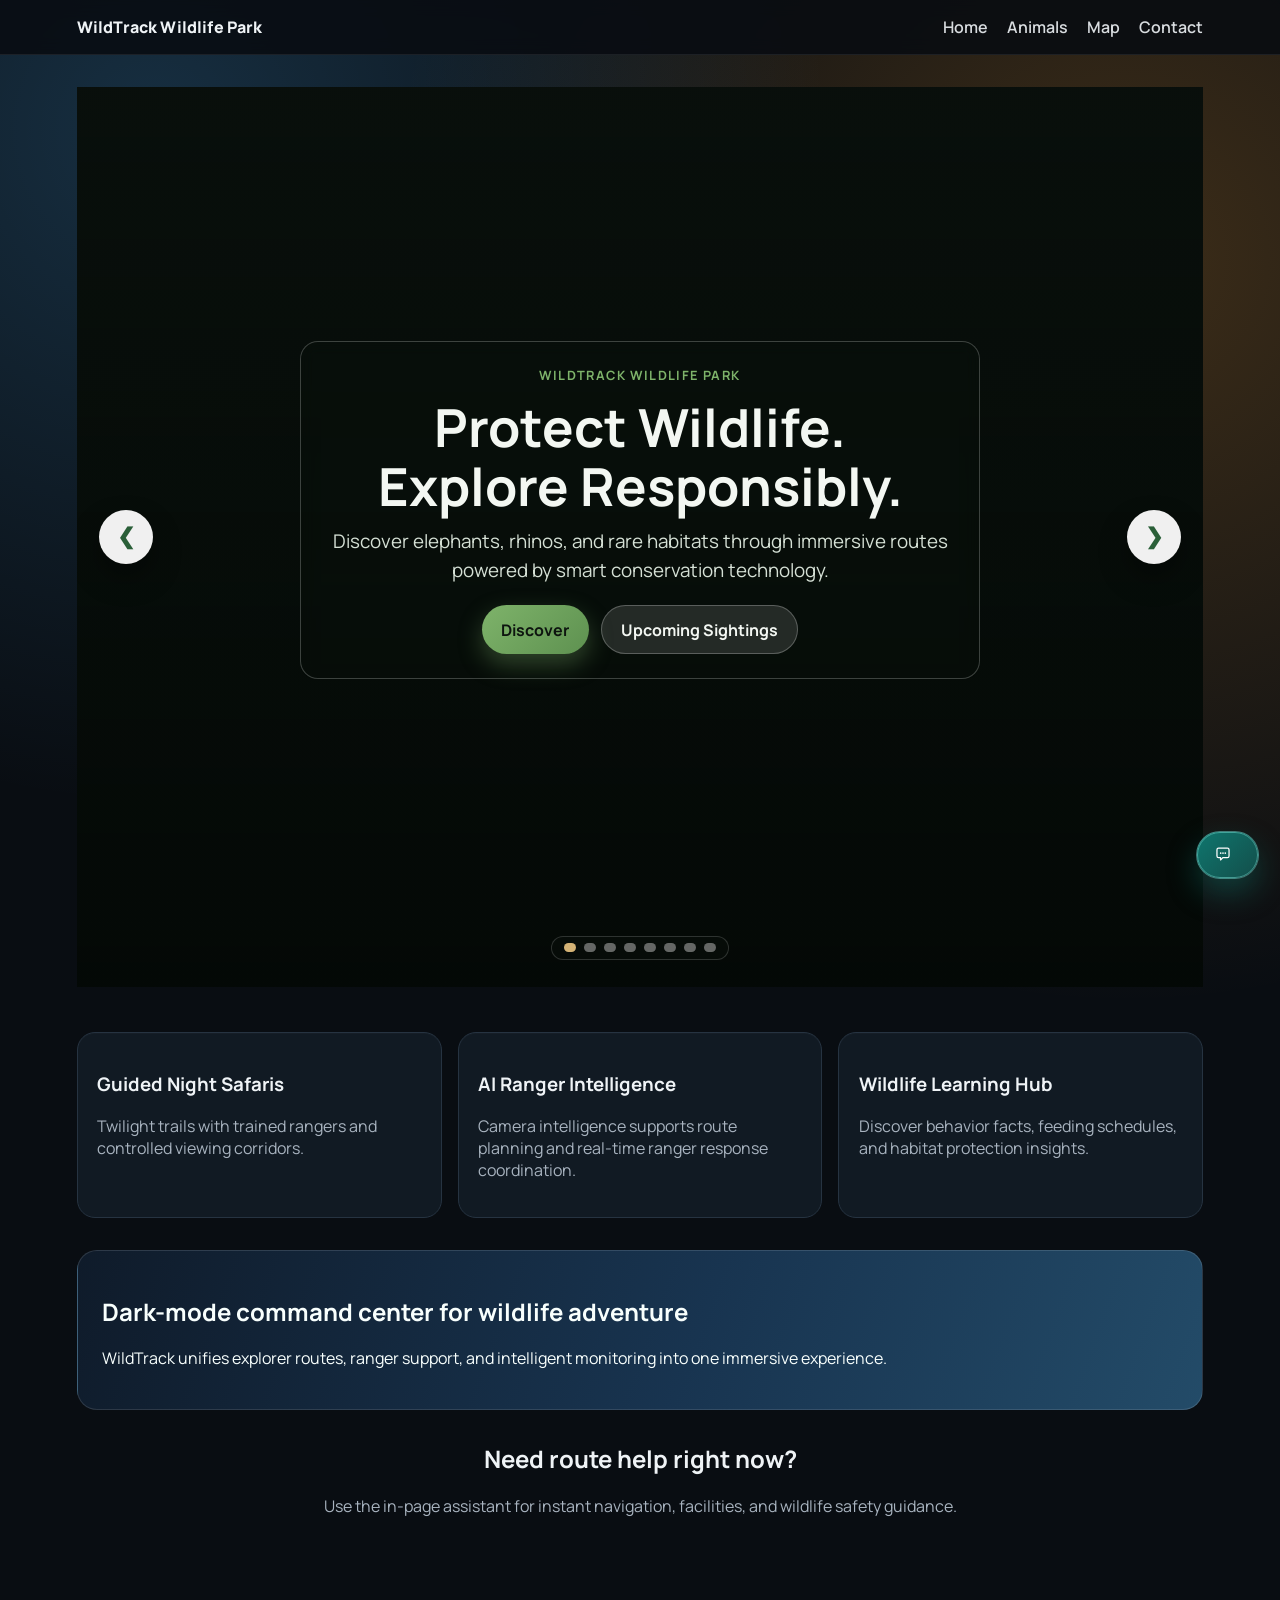
==== frontend/index.html @ 4df24789 "first commit" ====
<!DOCTYPE html>
<html lang="en">
<head>
  <meta charset="UTF-8">
  <meta name="viewport" content="width=device-width, initial-scale=1.0">
  <title>WildTrack Wildlife Park</title>
  <link rel="preconnect" href="https://fonts.googleapis.com">
  <link rel="preconnect" href="https://fonts.gstatic.com" crossorigin>
  <link href="https://fonts.googleapis.com/css2?family=Manrope:wght@400;600;700;800&display=swap" rel="stylesheet">
  <link rel="stylesheet" href="css/style.css">
</head>
<body>
  <header class="site-header">
    <div class="brand">WildTrack Wildlife Park</div>
    <nav class="site-nav">
      <a href="#experiences">Home</a>
      <a href="animals.html">Animals</a>
      <a href="map.html">Map</a>
      <a href="#contact">Contact</a>
    </nav>
  </header>

  <main>
    <section class="hero">
      <div class="hero-slider" aria-label="WildTrack Wildlife Park featured wildlife slider">
        <div id="slideTrack" class="slide-track">
          <article class="slide slide-elephant active" aria-hidden="false">
            <span class="sr-only">Elephant habitat view</span>
          </article>
          <article class="slide slide-rhino" aria-hidden="true">
            <span class="sr-only">Rhino conservation plains</span>
          </article>
          <article class="slide slide-savannah" aria-hidden="true">
            <span class="sr-only">Savannah wildlife landscape</span>
          </article>
          <article class="slide slide-lion" aria-hidden="true">
            <span class="sr-only">Lion pride in the wild</span>
          </article>
          <article class="slide slide-tiger" aria-hidden="true">
            <span class="sr-only">Tiger moving through forest habitat</span>
          </article>
          <article class="slide slide-giraffe" aria-hidden="true">
            <span class="sr-only">Giraffe in grassland landscape</span>
          </article>
          <article class="slide slide-zebra" aria-hidden="true">
            <span class="sr-only">Zebra herd on open plains</span>
          </article>
          <article class="slide slide-leopard" aria-hidden="true">
            <span class="sr-only">Leopard resting in tree habitat</span>
          </article>
        </div>

        <div class="hero-content">
          <p class="hero-kicker">WildTrack Wildlife Park</p>
          <h1>Protect Wildlife. Explore Responsibly.</h1>
          <p class="hero-subtitle">
            Discover elephants, rhinos, and rare habitats through immersive routes powered by smart conservation technology.
          </p>

          <div class="hero-actions">
            <a href="#zones" class="btn btn-primary">Discover</a>
            <a href="animals.html" class="btn btn-secondary">Upcoming Sightings</a>
          </div>
        </div>

        <div class="slider-controls" aria-label="Slider navigation">
          <button id="prevSlide" class="slider-btn" type="button" aria-label="Previous slide">&#10094;</button>
          <div id="sliderDots" class="slider-dots" aria-label="Slide indicators"></div>
          <button id="nextSlide" class="slider-btn" type="button" aria-label="Next slide">&#10095;</button>
        </div>
      </div>
    </section>

    <section id="experiences" class="section-grid">
      <article>
        <h3>Guided Night Safaris</h3>
        <p>Twilight trails with trained rangers and controlled viewing corridors.</p>
      </article>
      <article>
        <h3>AI Ranger Intelligence</h3>
        <p>Camera intelligence supports route planning and real-time ranger response coordination.</p>
      </article>
      <article>
        <h3>Wildlife Learning Hub</h3>
        <p>Discover behavior facts, feeding schedules, and habitat protection insights.</p>
      </article>
    </section>

    <section id="zones" class="banner">
      <h2>Dark-mode command center for wildlife adventure</h2>
      <p>WildTrack unifies explorer routes, ranger support, and intelligent monitoring into one immersive experience.</p>
    </section>

    <section id="contact" class="contact">
      <h2>Need route help right now?</h2>
      <p>Use the in-page assistant for instant navigation, facilities, and wildlife safety guidance.</p>
    </section>
  </main>

  <button id="chatLauncher" class="chat-launcher" aria-label="Open chat" aria-expanded="false">
    <span class="chat-launcher-pulse" aria-hidden="true"></span>
    <span class="chat-launcher-icon" aria-hidden="true">
      <svg viewBox="0 0 24 24" focusable="false" aria-hidden="true">
        <path d="M4 5.75A2.75 2.75 0 0 1 6.75 3h10.5A2.75 2.75 0 0 1 20 5.75v7.5A2.75 2.75 0 0 1 17.25 16H12.1l-2.52 2.52a.75.75 0 0 1-1.28-.53V16H6.75A2.75 2.75 0 0 1 4 13.25v-7.5Zm2.75-1.25c-.69 0-1.25.56-1.25 1.25v7.5c0 .69.56 1.25 1.25 1.25h2.3c.41 0 .75.34.75.75v.94l1.46-1.47c.14-.14.33-.22.53-.22h5.46c.69 0 1.25-.56 1.25-1.25v-7.5c0-.69-.56-1.25-1.25-1.25H6.75Zm2.5 4.25a1 1 0 1 1 0 2 1 1 0 0 1 0-2Zm2.75 0a1 1 0 1 1 0 2 1 1 0 0 1 0-2Zm2.75 0a1 1 0 1 1 0 2 1 1 0 0 1 0-2Z"></path>
      </svg>
    </span>
    <span class="chat-launcher-icon close" aria-hidden="true">x</span>
    <span class="chat-launcher-label">Chat with us</span>
  </button>

  <section id="chatWidget" class="chat-widget" aria-hidden="true">
    <div class="chat-header">
      <div>
        <p class="chat-title">WildTrack Assistant</p>
        <p class="chat-subtitle">Online now</p>
      </div>
      <button id="chatClose" class="chat-close" type="button" aria-label="Close chat">x</button>
    </div>

    <div id="chatMessages" class="chat-messages" aria-live="polite"></div>

    <form id="chatForm" class="chat-form">
      <input id="chatInput" class="chat-input" type="text" placeholder="Ask about animals, map, safety, or facilities..." autocomplete="off">
      <button id="chatSend" class="chat-send" type="submit">Send</button>
    </form>

    <div class="chat-footer-note">Powered by WildTrack AI support</div>
  </section>

  <script src="js/home.js"></script>
</body>
</html>
---- frontend/css/style.css ----
:root {
	--bg: #090d12;
	--ink: #eff3f6;
	--muted: #a8b3bf;
	--accent: #f59f2f;
	--accent-strong: #c96f0d;
	--card: #111a23;
	--line: #263341;
	--deep: #0d141c;
	--glow: #4db6ff;
}

* {
	box-sizing: border-box;
}

body {
	margin: 0;
	font-family: "Manrope", sans-serif;
	color: var(--ink);
	background:
		radial-gradient(circle at 12% 8%, rgba(77, 182, 255, 0.2), transparent 36%),
		radial-gradient(circle at 88% 16%, rgba(245, 159, 47, 0.22), transparent 42%),
		var(--bg);
}

.site-header {
	position: sticky;
	top: 0;
	z-index: 20;
	display: flex;
	justify-content: space-between;
	align-items: center;
	padding: 1rem 6vw;
	border-bottom: 1px solid rgba(255, 255, 255, 0.08);
	background: rgba(8, 12, 18, 0.88);
	backdrop-filter: blur(8px);
}

.brand {
	font-weight: 800;
	letter-spacing: 0.01em;
}

.site-nav {
	display: flex;
	gap: 1.2rem;
}

.site-nav a {
	text-decoration: none;
	color: var(--ink);
	font-weight: 600;
	opacity: 0.9;
}

.site-nav a:hover {
	opacity: 1;
	color: var(--accent);
}

main {
	padding: 2rem 6vw 6rem;
}

.hero {
	display: block;
	min-height: 84vh;
}

.hero-overlay {
	position: absolute;
	left: clamp(1rem, 3vw, 2.4rem);
	top: clamp(1rem, 3vw, 2.4rem);
	z-index: 3;
	max-width: min(720px, 88%);
	padding: clamp(0.9rem, 2vw, 1.4rem);
	border-radius: 16px;
	background: linear-gradient(145deg, rgba(7, 11, 16, 0.72), rgba(7, 11, 16, 0.34));
	backdrop-filter: blur(4px);
	border: 1px solid rgba(255, 255, 255, 0.14);
}

.hero-overlay h1 {
	margin: 0.5rem 0 1rem;
	font-size: clamp(2rem, 4.5vw, 3.95rem);
	line-height: 1.05;
	max-width: 15ch;
}

.hero-overlay p {
	max-width: 42ch;
	font-size: 1.06rem;
	color: var(--muted);
}

.tag {
	margin: 0;
	font-weight: 700;
	color: var(--glow);
	text-transform: uppercase;
	letter-spacing: 0.09em;
	font-size: 0.8rem;
}

.hero-actions {
	display: flex;
	gap: 0.7rem;
	flex-wrap: wrap;
}

.cta {
	margin-top: 1rem;
	display: inline-block;
	background: var(--accent);
	color: #1b1308;
	text-decoration: none;
	border-radius: 999px;
	padding: 0.85rem 1.25rem;
	font-weight: 700;
	box-shadow: 0 10px 24px rgba(245, 159, 47, 0.35);
}

.cta-ghost {
	background: transparent;
	color: var(--ink);
	border: 1px solid rgba(255, 255, 255, 0.25);
	box-shadow: none;
}

.hero-slider {
	position: relative;
	display: flex;
	flex-direction: column;
	gap: 0.9rem;
	width: 100%;
}

.slide-track {
	position: relative;
	min-height: clamp(500px, 78vh, 900px);
	border-radius: 24px;
	overflow: hidden;
}

.slide {
	position: absolute;
	inset: 0;
	border-radius: 22px;
	border: 1px solid rgba(255, 255, 255, 0.16);
	padding: 1.9rem;
	box-shadow: 0 24px 38px rgba(2, 6, 11, 0.5);
	opacity: 0;
	transform: scale(1.04);
	transition: opacity 0.55s ease, transform 0.55s ease;
	background-size: cover;
	background-position: center;
	overflow: hidden;
}

.slide::before {
	content: "";
	position: absolute;
	inset: 0;
	background: linear-gradient(180deg, rgba(5, 9, 14, 0.1), rgba(3, 8, 15, 0.8));
}

.slide::after {
	content: "";
	position: absolute;
	inset: 0;
	background: radial-gradient(circle at 78% 16%, rgba(255, 214, 130, 0.25), transparent 40%);
}

.slide > * {
	position: relative;
	z-index: 1;
}

.slide.active {
	opacity: 1;
	transform: scale(1);
	animation: cinematicZoom 6s linear forwards;
}

.slide h2 {
	margin: 0.5rem 0 0.9rem;
	font-size: clamp(1.5rem, 2.6vw, 2.4rem);
	max-width: 18ch;
}

.slide p {
	margin: 0;
	max-width: 33ch;
	color: #d8e0e8;
}

.slide-kicker {
	display: inline-block;
	margin: 0;
	padding: 0.3rem 0.5rem;
	border-radius: 999px;
	background: rgba(255, 255, 255, 0.18);
	color: #fbf6e8;
	border: 1px solid rgba(255, 255, 255, 0.24);
	font-size: 0.78rem;
	font-weight: 700;
	letter-spacing: 0.06em;
	text-transform: uppercase;
}

.slide-elephant,
.slide-tiger,
.slide-lion,
.slide-rhino {
	display: flex;
	flex-direction: column;
	justify-content: flex-end;
}

.slide-elephant {
	background-image: url("https://images.unsplash.com/photo-1557050543-4d5f4e07ef46?auto=format&fit=crop&w=1400&q=80");
}

.slide-tiger {
	background-image: url("https://images.unsplash.com/photo-1546182990-dffeafbe841d?auto=format&fit=crop&w=1400&q=80");
}

.slide-lion {
	background-image: url("https://images.unsplash.com/photo-1547970810-dc1eac37d174?auto=format&fit=crop&w=1400&q=80");
}

.slide-rhino {
	background-image: url("https://images.unsplash.com/photo-1535941339077-2dd1c7963098?auto=format&fit=crop&w=1400&q=80");
}

.slider-controls {
	position: absolute;
	left: 50%;
	bottom: 5.9rem;
	transform: translateX(-50%);
	z-index: 3;
	display: flex;
	align-items: center;
	justify-content: center;
	gap: 0.8rem;
	background: rgba(8, 12, 18, 0.62);
	border: 1px solid rgba(255, 255, 255, 0.14);
	border-radius: 18px;
	padding: 0.5rem;
}

.slider-center {
	display: flex;
	flex-direction: column;
	gap: 0.35rem;
	min-width: clamp(250px, 34vw, 380px);
}

.slider-info {
	display: flex;
	justify-content: space-between;
	align-items: baseline;
	gap: 1rem;
}

.slide-label,
.slide-counter {
	margin: 0;
	font-size: 0.76rem;
	letter-spacing: 0.08em;
	text-transform: uppercase;
	color: #dbe7f2;
}

.slide-label {
	font-weight: 700;
}

.slide-counter {
	color: #96a7b7;
}

.autoplay-track {
	width: 100%;
	height: 4px;
	border-radius: 999px;
	background: rgba(255, 255, 255, 0.18);
	overflow: hidden;
}

.autoplay-progress {
	display: block;
	height: 100%;
	width: 0;
	border-radius: inherit;
	background: linear-gradient(90deg, #4db6ff, #f59f2f);
}

.slider-btn {
	border: 1px solid rgba(255, 255, 255, 0.28);
	border-radius: 12px;
	background: rgba(17, 26, 35, 0.9);
	color: var(--ink);
	padding: 0.56rem 0.72rem;
	font-weight: 700;
	cursor: pointer;
	min-width: 42px;
}

.slider-dots {
	display: flex;
	align-items: center;
	gap: 0.5rem;
}

.dot {
	width: 10px;
	height: 10px;
	border-radius: 999px;
	border: none;
	background: #54606d;
	cursor: pointer;
}

.dot.active {
	background: var(--accent);
}

.slider-thumbs {
	position: absolute;
	left: 50%;
	bottom: 1rem;
	transform: translateX(-50%);
	z-index: 3;
	display: grid;
	grid-template-columns: repeat(4, minmax(0, 1fr));
	gap: 0.55rem;
	width: min(92%, 760px);
}

.thumb {
	position: relative;
	border: 1px solid rgba(255, 255, 255, 0.24);
	border-radius: 12px;
	min-height: 68px;
	padding: 0.45rem;
	background-size: cover;
	background-position: center;
	color: #f4f8fb;
	font-weight: 700;
	font-size: 0.78rem;
	text-align: left;
	cursor: pointer;
	overflow: hidden;
}

.thumb::before {
	content: "";
	position: absolute;
	inset: 0;
	background: linear-gradient(180deg, rgba(6, 11, 17, 0.28), rgba(6, 11, 17, 0.84));
}

.thumb::after {
	content: attr(data-index);
	display: none;
}

.thumb.active {
	border-color: rgba(245, 159, 47, 0.92);
	box-shadow: 0 0 0 1px rgba(245, 159, 47, 0.4);
}

.thumb-elephant {
	background-image: url("https://images.unsplash.com/photo-1557050543-4d5f4e07ef46?auto=format&fit=crop&w=700&q=80");
}

.thumb-tiger {
	background-image: url("https://images.unsplash.com/photo-1546182990-dffeafbe841d?auto=format&fit=crop&w=700&q=80");
}

.thumb-lion {
	background-image: url("https://images.unsplash.com/photo-1547970810-dc1eac37d174?auto=format&fit=crop&w=700&q=80");
}

.thumb-rhino {
	background-image: url("https://images.unsplash.com/photo-1535941339077-2dd1c7963098?auto=format&fit=crop&w=700&q=80");
}

.thumb > * {
	position: relative;
	z-index: 1;
}

.section-grid {
	margin-top: 2.8rem;
	display: grid;
	grid-template-columns: repeat(3, minmax(0, 1fr));
	gap: 1rem;
}

.section-grid article {
	background: var(--card);
	border: 1px solid var(--line);
	border-radius: 18px;
	padding: 1.2rem;
	box-shadow: inset 0 1px 0 rgba(255, 255, 255, 0.02);
}

.section-grid p {
	color: var(--muted);
}

.banner {
	margin-top: 2rem;
	border-radius: 20px;
	padding: 1.5rem;
	background: linear-gradient(110deg, #0f1b2a, #183450 55%, #234b68);
	color: #f8fffd;
	border: 1px solid rgba(255, 255, 255, 0.12);
}

.contact {
	margin-top: 2rem;
	text-align: center;
}

.contact p {
	color: var(--muted);
}

.chat-launcher {
	position: fixed;
	right: 1.3rem;
	bottom: 1.3rem;
	z-index: 50;
	border: 1px solid rgba(255, 255, 255, 0.2);
	border-radius: 999px;
	padding: 0.58rem 0.78rem;
	display: flex;
	align-items: center;
	gap: 0.52rem;
	background: linear-gradient(135deg, #0f766e, #134e4a);
	color: #fff;
	cursor: pointer;
	font-weight: 700;
	box-shadow: 0 14px 30px rgba(15, 118, 110, 0.42);
	overflow: hidden;
	transition: transform 0.2s ease, box-shadow 0.2s ease, background 0.2s ease;
}

.chat-launcher:hover {
	transform: translateY(-1px);
	box-shadow: 0 18px 34px rgba(15, 118, 110, 0.5);
}

.chat-launcher:active {
	transform: translateY(0);
}

.chat-launcher-pulse {
	position: absolute;
	inset: 0;
	border-radius: inherit;
	pointer-events: none;
	border: 1px solid rgba(125, 236, 221, 0.45);
	animation: launcherPulse 1.9s ease-out infinite;
}

.chat-launcher-icon {
	display: grid;
	place-items: center;
	width: 28px;
	height: 28px;
	flex: 0 0 auto;
}

.chat-launcher-icon svg {
	width: 20px;
	height: 20px;
	fill: currentColor;
}

.chat-launcher-icon.close {
	position: absolute;
	opacity: 0;
	transform: scale(0.82) rotate(-10deg);
	transition: opacity 0.2s ease, transform 0.2s ease;
	font-size: 1.15rem;
	line-height: 1;
	font-weight: 800;
}

.chat-launcher-label {
	font-size: 0.92rem;
	letter-spacing: 0.01em;
	max-width: 0;
	opacity: 0;
	overflow: hidden;
	white-space: nowrap;
	transition: max-width 0.25s ease, opacity 0.2s ease;
}

.chat-launcher:hover .chat-launcher-label,
.chat-launcher:focus-visible .chat-launcher-label,
.chat-launcher[aria-expanded="true"] .chat-launcher-label {
	max-width: 140px;
	opacity: 1;
}

.chat-launcher[aria-expanded="true"] {
	background: linear-gradient(135deg, #2d4e68, #24394f);
}

.chat-launcher[aria-expanded="true"] .chat-launcher-icon:not(.close) {
	opacity: 0;
	transform: scale(0.82) rotate(10deg);
	transition: opacity 0.2s ease, transform 0.2s ease;
}

.chat-launcher[aria-expanded="true"] .chat-launcher-icon.close {
	opacity: 1;
	transform: scale(1) rotate(0deg);
}

.chat-launcher[aria-expanded="true"] .chat-launcher-pulse {
	animation: none;
	opacity: 0;
}

.chat-launcher:focus-visible {
	outline: 2px solid rgba(205, 245, 237, 0.95);
	outline-offset: 2px;
}

.chat-widget {
	position: fixed;
	right: 1.3rem;
	bottom: 4.9rem;
	width: min(92vw, 360px);
	background: #101923;
	border-radius: 18px;
	border: 1px solid #2a3a4a;
	box-shadow: 0 24px 42px rgba(16, 24, 40, 0.2);
	overflow: hidden;
	z-index: 49;
	transform: translateY(20px) scale(0.97);
	opacity: 0;
	pointer-events: none;
	transition: opacity 0.25s ease, transform 0.25s ease;
}

.chat-widget.open {
	transform: translateY(0) scale(1);
	opacity: 1;
	pointer-events: auto;
}

.chat-header {
	background: var(--deep);
	color: #eff6ff;
	padding: 0.72rem 0.9rem;
	display: flex;
	align-items: center;
	justify-content: space-between;
}

.chat-title,
.chat-subtitle {
	margin: 0;
}

.chat-title {
	font-weight: 700;
}

.chat-subtitle {
	font-size: 0.8rem;
	opacity: 0.86;
}

.chat-close {
	appearance: none;
	border: none;
	background: transparent;
	color: inherit;
	font-size: 1.3rem;
	line-height: 1;
	cursor: pointer;
}

.chat-body {
	padding: 1rem;
	color: var(--muted);
}

.chat-link {
	display: inline-block;
	margin-top: 0.5rem;
	text-decoration: none;
	font-weight: 700;
	color: var(--accent);
}

.hero-overlay-centered {
	left: 50%;
	top: 52%;
	transform: translate(-50%, -52%);
	text-align: center;
	max-width: min(950px, 90%);
	padding: clamp(1rem, 2vw, 1.35rem);
	background: linear-gradient(145deg, rgba(5, 10, 15, 0.28), rgba(5, 10, 15, 0.12));
	border: none;
	backdrop-filter: none;
}

.hero-overlay-centered h1 {
	max-width: 20ch;
	margin-left: auto;
	margin-right: auto;
	text-wrap: balance;
	font-size: clamp(2.2rem, 5.2vw, 5rem);
	text-shadow: 0 8px 28px rgba(0, 0, 0, 0.65);
}

.hero-overlay-centered p {
	max-width: 42ch;
	margin-left: auto;
	margin-right: auto;
	color: #e9eef5;
}

.hero-chip {
	display: inline-block;
	margin: 0;
	padding: 0.35rem 0.85rem;
	border-radius: 999px;
	background: rgba(255, 255, 255, 0.9);
	color: #45505e;
	font-weight: 700;
	font-size: 0.85rem;
}

.hero-actions-centered {
	justify-content: center;
}

.simple-controls {
	position: absolute;
	inset: 0;
	background: transparent;
	border: none;
	padding: 0;
	pointer-events: none;
	z-index: 4;
}

.simple-controls .slider-dots {
	position: absolute;
	left: 50%;
	bottom: 1.2rem;
	transform: translateX(-50%);
	background: rgba(12, 18, 26, 0.6);
	border: 1px solid rgba(255, 255, 255, 0.2);
	border-radius: 999px;
	padding: 0.35rem 0.6rem;
	pointer-events: auto;
}

.nav-arrow {
	position: absolute;
	top: 50%;
	transform: translateY(-50%);
	width: 56px;
	height: 56px;
	border-radius: 999px;
	font-size: 1.4rem;
	background: rgba(255, 255, 255, 0.95);
	color: #3368c4;
	border: none;
	box-shadow: 0 12px 28px rgba(0, 0, 0, 0.34);
	pointer-events: auto;
}

#prevSlide.nav-arrow {
	left: 1rem;
}

#nextSlide.nav-arrow {
	right: 1rem;
}

.chat-widget {
	width: min(94vw, 390px);
	display: flex;
	flex-direction: column;
	max-height: min(78vh, 620px);
}

.chat-messages {
	padding: 0.9rem;
	overflow-y: auto;
	flex: 1;
	display: flex;
	flex-direction: column;
	gap: 0.6rem;
	background: linear-gradient(180deg, #0f1722, #101b27);
}

.chat-bubble {
	max-width: 86%;
	padding: 0.65rem 0.78rem;
	border-radius: 12px;
	line-height: 1.4;
	font-size: 0.93rem;
}

.chat-bubble.user {
	align-self: flex-end;
	background: #f59f2f;
	color: #281706;
	font-weight: 700;
}

.chat-bubble.bot {
	align-self: flex-start;
	background: #1d2a39;
	color: #dde5ee;
	border: 1px solid #33475b;
}

.chat-form {
	display: flex;
	gap: 0.55rem;
	padding: 0.75rem;
	border-top: 1px solid #293a4c;
	background: #0f1925;
}

.chat-input {
	flex: 1;
	padding: 0.66rem 0.72rem;
	border-radius: 10px;
	border: 1px solid #30445a;
	background: #121f2d;
	color: #eaf1f9;
	outline: none;
}

.chat-input::placeholder {
	color: #8ea1b5;
}

.chat-send {
	border: none;
	border-radius: 10px;
	padding: 0.65rem 0.9rem;
	font-weight: 700;
	background: linear-gradient(135deg, #f7b349, #f59f2f);
	color: #281706;
	cursor: pointer;
}

.chat-send:disabled {
	opacity: 0.65;
	cursor: not-allowed;
}

.chat-footer-note {
	padding: 0.55rem 0.75rem 0.7rem;
	font-size: 0.75rem;
	color: #8da0b4;
	background: #0f1925;
	border-top: 1px solid #1c2a3a;
}

@keyframes launcherPulse {
	0% {
		opacity: 0.8;
		transform: scale(1);
	}
	70% {
		opacity: 0;
		transform: scale(1.12);
	}
	100% {
		opacity: 0;
		transform: scale(1.12);
	}
}

@media (max-width: 900px) {
	.hero {
		min-height: auto;
	}

	.section-grid {
		grid-template-columns: 1fr;
	}

	.slide-track {
		min-height: 72vh;
	}

	.hero-overlay {
		max-width: 94%;
		padding: 0.9rem;
	}

	.hero-overlay-centered {
		left: 50%;
		top: 50%;
		transform: translate(-50%, -50%);
		max-width: 95%;
	}

	.hero-overlay h1 {
		font-size: clamp(1.5rem, 7vw, 2.35rem);
	}

	.slider-controls {
		bottom: 5.45rem;
		width: min(92%, 460px);
	}

	#prevSlide.nav-arrow,
	#nextSlide.nav-arrow {
		top: auto;
		bottom: 4.9rem;
		transform: none;
		width: 42px;
		height: 42px;
		font-size: 1.1rem;
	}

	#prevSlide.nav-arrow {
		left: 1rem;
	}

	#nextSlide.nav-arrow {
		right: 1rem;
	}

	.slider-center {
		min-width: 0;
	}

	.slider-thumbs {
		grid-template-columns: repeat(2, minmax(0, 1fr));
	}

	.chat-widget {
		right: 0.8rem;
		bottom: 4.3rem;
	}

	.chat-launcher-label {
		display: none;
	}
}

@media (prefers-reduced-motion: reduce) {
	.slide,
	.chat-widget {
		transition: none;
	}

	.slide.active {
		animation: none;
	}
}

@keyframes cinematicZoom {
	from {
		background-size: 100%;
	}
	to {
		background-size: 110%;
	}
}

.sub-hero {
	display: grid;
	grid-template-columns: 1.1fr 0.9fr;
	gap: 1rem;
	align-items: center;
	margin-bottom: 1.8rem;
}

.sub-hero h1 {
	margin: 0.45rem 0 0.7rem;
	font-size: clamp(1.9rem, 4vw, 3.1rem);
}

.sub-hero p {
	margin: 0;
	max-width: 48ch;
}

.sub-hero-note {
	background: linear-gradient(165deg, #101923, #142232);
	border: 1px solid var(--line);
	border-radius: 18px;
	padding: 1rem;
	box-shadow: 0 16px 25px rgba(3, 8, 15, 0.35);
}

.sub-hero-note h2 {
	margin: 0 0 0.5rem;
}

.animals-grid {
	display: grid;
	grid-template-columns: repeat(3, minmax(0, 1fr));
	gap: 1rem;
}

.animal-card {
	background: var(--card);
	border: 1px solid var(--line);
	border-radius: 18px;
	padding: 1rem;
}

.animal-card h3 {
	margin: 0.3rem 0 0.55rem;
}

.animal-zone {
	margin: 0;
	color: var(--accent);
	font-weight: 700;
	text-transform: uppercase;
	letter-spacing: 0.06em;
	font-size: 0.76rem;
}

.map-layout {
	display: grid;
	grid-template-columns: 1.2fr 0.8fr;
	gap: 1rem;
	margin-bottom: 1.6rem;
}

.map-frame-card,
.zone-list-card {
	background: #101923;
	border: 1px solid var(--line);
	border-radius: 18px;
	padding: 1rem;
}

.map-frame-card p,
.zone-list-card p,
.zone-list-card li,
.animal-card p,
.sub-hero p {
	color: var(--muted);
}

/* Updated hero slider redesign */
:root {
	--hero-ink: #f3f7f2;
	--hero-muted: #d5e0d5;
	--hero-accent: #7eb36a;
	--hero-accent-2: #d4b375;
	--hero-glass: rgba(9, 16, 12, 0.38);
	--hero-glass-border: rgba(255, 255, 255, 0.22);
}

.hero {
	position: relative;
	min-height: 100vh;
	isolation: isolate;
}

.hero-slider {
	position: relative;
	min-height: 100vh;
	overflow: hidden;
	background: #0b120e;
}

.slide-track {
	position: absolute;
	inset: 0;
	min-height: 100vh;
	border-radius: 0;
}

.slide {
	position: absolute;
	inset: 0;
	opacity: 0;
	transform: scale(1.02) translateX(16px);
	transition: opacity 0.8s ease, transform 0.8s ease;
	background-size: cover;
	background-position: center;
	padding: 0;
	border: 0;
	box-shadow: none;
	border-radius: 0;
}

.slide::before {
	content: "";
	position: absolute;
	inset: 0;
	background: linear-gradient(180deg, rgba(3, 7, 5, 0.22) 0%, rgba(3, 8, 5, 0.55) 55%, rgba(2, 6, 4, 0.76) 100%);
}

.slide::after {
	display: none;
}

.slide.active {
	opacity: 1;
	transform: scale(1.06) translateX(0);
	animation: wildlifeZoom 7s ease-out both;
}

.slide-elephant {
	background-image: url("https://images.unsplash.com/photo-1557050543-4d5f4e07ef46?auto=format&fit=crop&w=1800&q=80");
}

.slide-rhino {
	background-image: url("https://images.unsplash.com/photo-1535941339077-2dd1c7963098?auto=format&fit=crop&w=1800&q=80");
}

.slide-savannah {
	background-image: url("https://images.unsplash.com/photo-1516426122078-c23e76319801?auto=format&fit=crop&w=1800&q=80");
}

.slide-lion {
	background-image: url("https://images.unsplash.com/photo-1546182990-dffeafbe841d?auto=format&fit=crop&w=1800&q=80");
}

.slide-tiger {
	background-image: url("https://images.unsplash.com/photo-1456926631375-92c8ce872def?auto=format&fit=crop&w=1800&q=80");
}

.slide-giraffe {
	background-image: url("https://images.unsplash.com/photo-1547721064-da6cfb341d50?auto=format&fit=crop&w=1800&q=80");
}

.slide-zebra {
	background-image: url("https://images.unsplash.com/photo-1526095179574-86e545346ae6?auto=format&fit=crop&w=1800&q=80");
}

.slide-leopard {
	background-image: url("https://images.unsplash.com/photo-1526336024174-e58f5cdd8e13?auto=format&fit=crop&w=1800&q=80");
}

.hero-content {
	position: relative;
	z-index: 2;
	width: min(680px, 88vw);
	margin: 0 auto;
	top: 50%;
	transform: translateY(-52%);
	text-align: center;
	padding: clamp(1rem, 2vw, 1.5rem) clamp(1rem, 2.3vw, 1.8rem);
	border-radius: 18px;
	background: var(--hero-glass);
	border: 1px solid var(--hero-glass-border);
	backdrop-filter: blur(8px);
	animation: contentFadeUp 0.9s ease both;
}

.hero-kicker {
	margin: 0 0 0.9rem;
	color: var(--hero-accent);
	font-weight: 700;
	letter-spacing: 0.11em;
	text-transform: uppercase;
	font-size: 0.8rem;
}

.hero-content h1 {
	margin: 0 0 1rem;
	color: var(--hero-ink);
	font-size: clamp(2rem, 4.4vw, 4rem);
	line-height: 1.06;
	text-wrap: balance;
	max-width: none;
}

.hero-subtitle {
	margin: 0 auto;
	color: var(--hero-muted);
	font-size: clamp(1rem, 1.5vw, 1.18rem);
	max-width: 52ch;
	line-height: 1.55;
}

.hero-actions {
	margin-top: 1.5rem;
	display: flex;
	justify-content: center;
	gap: 0.85rem;
	flex-wrap: wrap;
}

.btn {
	display: inline-flex;
	align-items: center;
	justify-content: center;
	min-height: 48px;
	padding: 0.78rem 1.2rem;
	border-radius: 999px;
	text-decoration: none;
	font-weight: 700;
	transition: transform 0.2s ease, box-shadow 0.2s ease, background-color 0.2s ease;
}

.btn:hover {
	transform: translateY(-1px);
}

.btn-primary {
	background: linear-gradient(135deg, var(--hero-accent), #5e9150);
	color: #0d140f;
	box-shadow: 0 10px 24px rgba(126, 179, 106, 0.35);
}

.btn-secondary {
	background: rgba(255, 255, 255, 0.12);
	color: var(--hero-ink);
	border: 1px solid rgba(255, 255, 255, 0.25);
}

.slider-controls {
	position: absolute;
	z-index: 3;
	left: 0;
	right: 0;
	bottom: clamp(1rem, 3vh, 2rem);
	display: flex;
	align-items: center;
	justify-content: space-between;
	padding: 0 clamp(0.8rem, 2vw, 1.8rem);
	pointer-events: none;
	background: transparent;
	border: 0;
	transform: none;
}

.slider-btn {
	pointer-events: auto;
	width: 52px;
	height: 52px;
	border-radius: 999px;
	border: 0;
	font-size: 1.35rem;
	background: rgba(255, 255, 255, 0.94);
	color: #2a5f38;
	box-shadow: 0 14px 28px rgba(0, 0, 0, 0.35);
	cursor: pointer;
	padding: 0;
}

.slider-dots {
	pointer-events: auto;
	display: flex;
	gap: 0.5rem;
	padding: 0.42rem 0.75rem;
	border-radius: 999px;
	background: rgba(10, 16, 12, 0.55);
	border: 1px solid rgba(255, 255, 255, 0.16);
}

.dot {
	width: 9px;
	height: 9px;
	border-radius: 999px;
	border: 0;
	background: rgba(255, 255, 255, 0.38);
	cursor: pointer;
}

.dot.active {
	background: var(--hero-accent-2);
}

.sr-only {
	position: absolute;
	width: 1px;
	height: 1px;
	overflow: hidden;
	clip-path: inset(50%);
	white-space: nowrap;
}

@keyframes contentFadeUp {
	from {
		opacity: 0;
		transform: translateY(18px);
	}
	to {
		opacity: 1;
		transform: translateY(0);
	}
}

@keyframes wildlifeZoom {
	from {
		transform: scale(1.02);
	}
	to {
		transform: scale(1.08);
	}
}

@media (max-width: 900px) {
	.hero-content {
		width: min(92vw, 620px);
		transform: translateY(-50%);
		padding: 1rem;
	}

	.hero-content h1 {
		font-size: clamp(1.7rem, 8vw, 2.7rem);
	}

	.hero-actions {
		flex-direction: column;
		align-items: stretch;
		gap: 0.65rem;
	}

	.btn {
		width: 100%;
	}

	.slider-controls {
		bottom: 0.8rem;
		padding: 0 0.7rem;
	}

	.slider-btn {
		width: 42px;
		height: 42px;
		font-size: 1.1rem;
	}
}

@media (prefers-reduced-motion: reduce) {
	.slide,
	.hero-content,
	.btn {
		transition: none !important;
		animation: none !important;
	}
}

.map-frame {
	width: 100%;
	height: 360px;
	border: 0;
	border-radius: 12px;
	margin-top: 0.7rem;
}

.zone-list-card ul {
	margin: 0.8rem 0;
	padding-left: 1rem;
	line-height: 1.55;
}

.zone-note {
	margin: 0;
	font-weight: 600;
}

@media (max-width: 900px) {
	.sub-hero,
	.animals-grid,
	.map-layout {
		grid-template-columns: 1fr;
	}

	.map-frame {
		height: 300px;
	}
}

/* Final hero slider overlap fixes */
.hero-slider {
	display: grid;
	place-items: center;
}

.hero-content {
	position: relative;
	top: auto;
	transform: none;
	margin: clamp(4.2rem, 10vh, 7rem) auto clamp(6.6rem, 16vh, 9.5rem);
	z-index: 3;
}

.hero-content h1 {
	font-size: clamp(1.9rem, 4.1vw, 3.4rem);
	line-height: 1.12;
	margin-bottom: 0.7rem;
}

.hero-subtitle {
	margin-top: 0.2rem;
	margin-bottom: 0;
}

.hero-actions {
	margin-top: 1.25rem;
	gap: 0.75rem;
}

.slider-controls {
	position: absolute;
	inset: 0;
	padding: 0;
	border: 0;
	background: transparent;
	pointer-events: none;
	z-index: 4;
}

.slider-controls .slider-dots {
	position: absolute;
	left: 50%;
	bottom: clamp(1rem, 3vh, 1.8rem);
	transform: translateX(-50%);
	pointer-events: auto;
}

.slider-controls .slider-btn {
	position: absolute;
	top: 50%;
	transform: translateY(-50%);
	pointer-events: auto;
	width: 54px;
	height: 54px;
	border-radius: 999px;
}

.slider-controls #prevSlide {
	left: clamp(0.7rem, 2vw, 1.4rem);
}

.slider-controls #nextSlide {
	right: clamp(0.7rem, 2vw, 1.4rem);
}

@media (max-width: 900px) {
	.hero-content {
		width: min(92vw, 620px);
		margin: clamp(3.8rem, 9vh, 5rem) auto 6.3rem;
		padding: 0.95rem;
	}

	.hero-content h1 {
		font-size: clamp(1.55rem, 6.5vw, 2.35rem);
	}

	.hero-subtitle {
		font-size: 0.98rem;
	}

	.hero-actions {
		flex-direction: row;
		justify-content: center;
		gap: 0.55rem;
	}

	.btn {
		width: auto;
		min-height: 42px;
		padding: 0.63rem 0.9rem;
		font-size: 0.93rem;
	}

	.slider-controls .slider-btn {
		top: auto;
		bottom: 4.7rem;
		transform: none;
		width: 42px;
		height: 42px;
		font-size: 1.05rem;
	}

	.slider-controls .slider-dots {
		bottom: 0.8rem;
	}
}

@media (max-width: 540px) {
	.hero-content {
		margin: 3.2rem auto 6.15rem;
		padding: 0.85rem;
	}

	.hero-kicker {
		font-size: 0.72rem;
	}

	.hero-content h1 {
		font-size: clamp(1.35rem, 7.5vw, 2rem);
		margin-bottom: 0.55rem;
	}

	.hero-subtitle {
		font-size: 0.91rem;
		line-height: 1.45;
	}
}
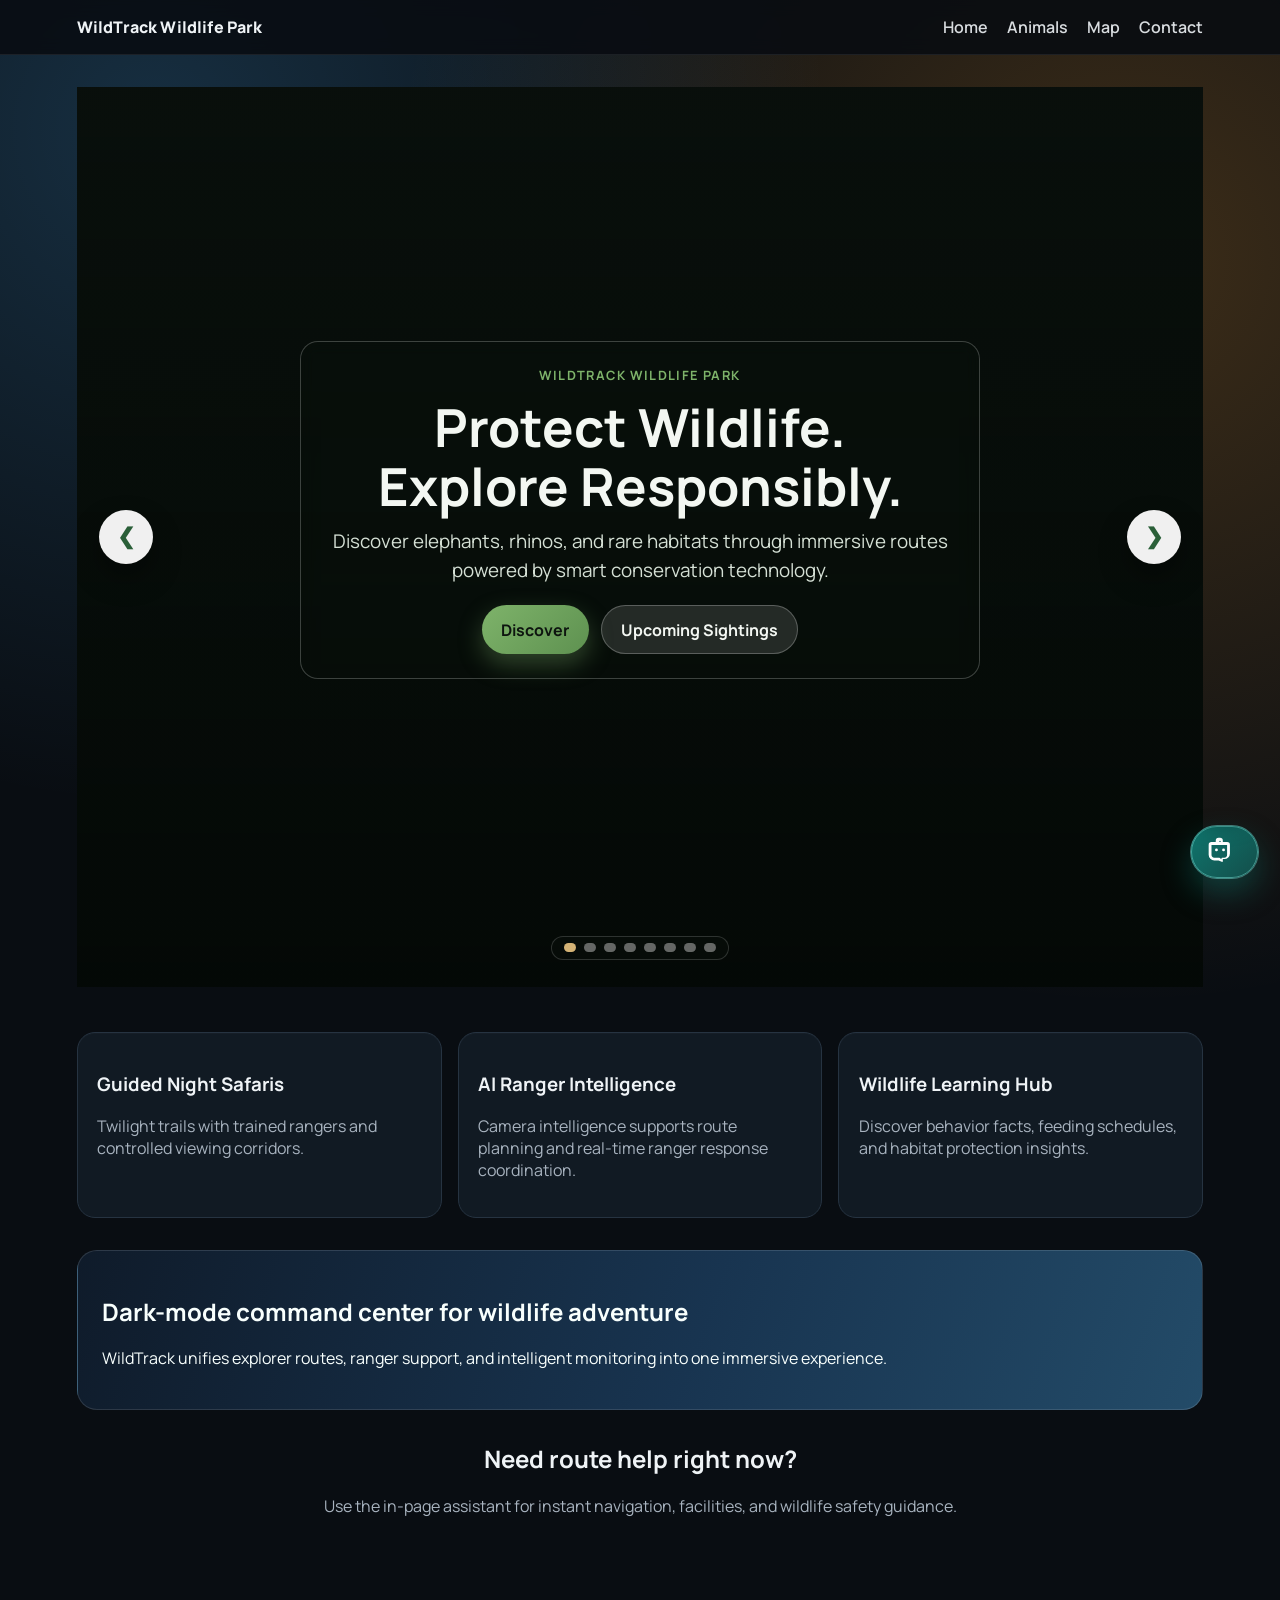
==== commit 8dd62c3a: "update" ====
--- a/frontend/index.html
+++ b/frontend/index.html
@@ -101,7 +101,7 @@
     <span class="chat-launcher-pulse" aria-hidden="true"></span>
     <span class="chat-launcher-icon" aria-hidden="true">
       <svg viewBox="0 0 24 24" focusable="false" aria-hidden="true">
-        <path d="M4 5.75A2.75 2.75 0 0 1 6.75 3h10.5A2.75 2.75 0 0 1 20 5.75v7.5A2.75 2.75 0 0 1 17.25 16H12.1l-2.52 2.52a.75.75 0 0 1-1.28-.53V16H6.75A2.75 2.75 0 0 1 4 13.25v-7.5Zm2.75-1.25c-.69 0-1.25.56-1.25 1.25v7.5c0 .69.56 1.25 1.25 1.25h2.3c.41 0 .75.34.75.75v.94l1.46-1.47c.14-.14.33-.22.53-.22h5.46c.69 0 1.25-.56 1.25-1.25v-7.5c0-.69-.56-1.25-1.25-1.25H6.75Zm2.5 4.25a1 1 0 1 1 0 2 1 1 0 0 1 0-2Zm2.75 0a1 1 0 1 1 0 2 1 1 0 0 1 0-2Zm2.75 0a1 1 0 1 1 0 2 1 1 0 0 1 0-2Z"></path>
+        <path d="M12 2a2 2 0 0 1 2 2v1h3a2 2 0 0 1 2 2v6a4 4 0 0 1-4 4h-1v1.5a.5.5 0 0 1-.8.4L11 18H8a4 4 0 0 1-4-4V7a2 2 0 0 1 2-2h3V4a2 2 0 0 1 2-2Zm0 2a.5.5 0 0 0-.5.5V5h1v-.5A.5.5 0 0 0 12 4ZM6 7v7a2 2 0 0 0 2 2h3.3a.5.5 0 0 1 .3.1l1.4 1.05V16.5a.5.5 0 0 1 .5-.5H15a2 2 0 0 0 2-2V7H6Zm3.5 2.5a1 1 0 1 1 0 2 1 1 0 0 1 0-2Zm5 0a1 1 0 1 1 0 2 1 1 0 0 1 0-2Z"></path>
       </svg>
     </span>
     <span class="chat-launcher-icon close" aria-hidden="true">x</span>
@@ -127,6 +127,7 @@
     <div class="chat-footer-note">Powered by WildTrack AI support</div>
   </section>
 
+  <script src="js/chat-widget.js"></script>
   <script src="js/home.js"></script>
 </body>
 </html>
--- a/frontend/css/style.css
+++ b/frontend/css/style.css
@@ -471,14 +471,15 @@
 .chat-launcher-icon {
 	display: grid;
 	place-items: center;
-	width: 28px;
-	height: 28px;
+	width: 34px;
+	height: 34px;
 	flex: 0 0 auto;
+	animation: botBob 1.8s ease-in-out infinite;
 }
 
 .chat-launcher-icon svg {
-	width: 20px;
-	height: 20px;
+	width: 34px;
+	height: 34px;
 	fill: currentColor;
 }
 
@@ -517,6 +518,7 @@
 	opacity: 0;
 	transform: scale(0.82) rotate(10deg);
 	transition: opacity 0.2s ease, transform 0.2s ease;
+	animation: none;
 }
 
 .chat-launcher[aria-expanded="true"] .chat-launcher-icon.close {
@@ -532,6 +534,49 @@
 .chat-launcher:focus-visible {
 	outline: 2px solid rgba(205, 245, 237, 0.95);
 	outline-offset: 2px;
+}
+
+.chat-launcher-hello {
+	position: absolute;
+	right: 0.55rem;
+	bottom: calc(100% + 10px);
+	background: #ffffff;
+	color: #1d3248;
+	font-weight: 700;
+	font-size: 0.8rem;
+	padding: 0.34rem 0.6rem;
+	border-radius: 999px;
+	box-shadow: 0 8px 22px rgba(0, 0, 0, 0.28);
+	border: 1px solid rgba(34, 71, 103, 0.12);
+	transform: translateY(6px) scale(0.85);
+	opacity: 0;
+	pointer-events: none;
+	transition: opacity 0.2s ease, transform 0.2s ease;
+	white-space: nowrap;
+}
+
+.chat-launcher-hello::after {
+	content: "";
+	position: absolute;
+	right: 16px;
+	top: 100%;
+	border-width: 7px 6px 0 6px;
+	border-style: solid;
+	border-color: #ffffff transparent transparent transparent;
+	filter: drop-shadow(0 1px 0 rgba(34, 71, 103, 0.12));
+}
+
+.chat-launcher.show-greeting .chat-launcher-hello,
+.chat-launcher:hover .chat-launcher-hello,
+.chat-launcher:focus-visible .chat-launcher-hello {
+	opacity: 1;
+	transform: translateY(0) scale(1);
+	animation: helloPop 0.33s ease;
+}
+
+.chat-launcher[aria-expanded="true"] .chat-launcher-hello {
+	opacity: 0;
+	transform: translateY(6px) scale(0.85);
 }
 
 .chat-widget {
@@ -730,6 +775,54 @@
 	border: 1px solid #33475b;
 }
 
+.typing-indicator {
+	display: inline-flex;
+	align-items: center;
+	gap: 0.3rem;
+	min-width: 60px;
+}
+
+.typing-indicator span {
+	width: 7px;
+	height: 7px;
+	border-radius: 999px;
+	background: #c7d4e2;
+	animation: typingPulse 1s ease-in-out infinite;
+}
+
+.typing-indicator span:nth-child(2) {
+	animation-delay: 0.14s;
+}
+
+.typing-indicator span:nth-child(3) {
+	animation-delay: 0.28s;
+}
+
+.chat-quick-row {
+	display: flex;
+	flex-wrap: wrap;
+	gap: 0.45rem;
+	margin-top: 0.1rem;
+}
+
+.chat-quick-chip {
+	appearance: none;
+	border: 1px solid #37506b;
+	background: #152232;
+	color: #cfe2f7;
+	font-size: 0.78rem;
+	padding: 0.4rem 0.6rem;
+	border-radius: 999px;
+	cursor: pointer;
+	transition: transform 0.15s ease, border-color 0.15s ease, background 0.15s ease;
+}
+
+.chat-quick-chip:hover {
+	transform: translateY(-1px);
+	border-color: #4f78a0;
+	background: #1a2d42;
+}
+
 .chat-form {
 	display: flex;
 	gap: 0.55rem;
@@ -790,6 +883,39 @@
 	}
 }
 
+@keyframes typingPulse {
+	0%,
+	100% {
+		opacity: 0.4;
+		transform: translateY(0);
+	}
+	50% {
+		opacity: 1;
+		transform: translateY(-2px);
+	}
+}
+
+@keyframes botBob {
+	0%,
+	100% {
+		transform: translateY(0);
+	}
+	50% {
+		transform: translateY(-2px);
+	}
+}
+
+@keyframes helloPop {
+	0% {
+		transform: translateY(8px) scale(0.75);
+		opacity: 0;
+	}
+	100% {
+		transform: translateY(0) scale(1);
+		opacity: 1;
+	}
+}
+
 @media (max-width: 900px) {
 	.hero {
 		min-height: auto;
@@ -857,6 +983,22 @@
 
 	.chat-launcher-label {
 		display: none;
+	}
+
+	.chat-launcher-icon {
+		width: 30px;
+		height: 30px;
+	}
+
+	.chat-launcher-icon svg {
+		width: 22px;
+		height: 22px;
+	}
+
+	.chat-launcher-hello {
+		right: 0.4rem;
+		font-size: 0.75rem;
+		padding: 0.3rem 0.52rem;
 	}
 }
 
